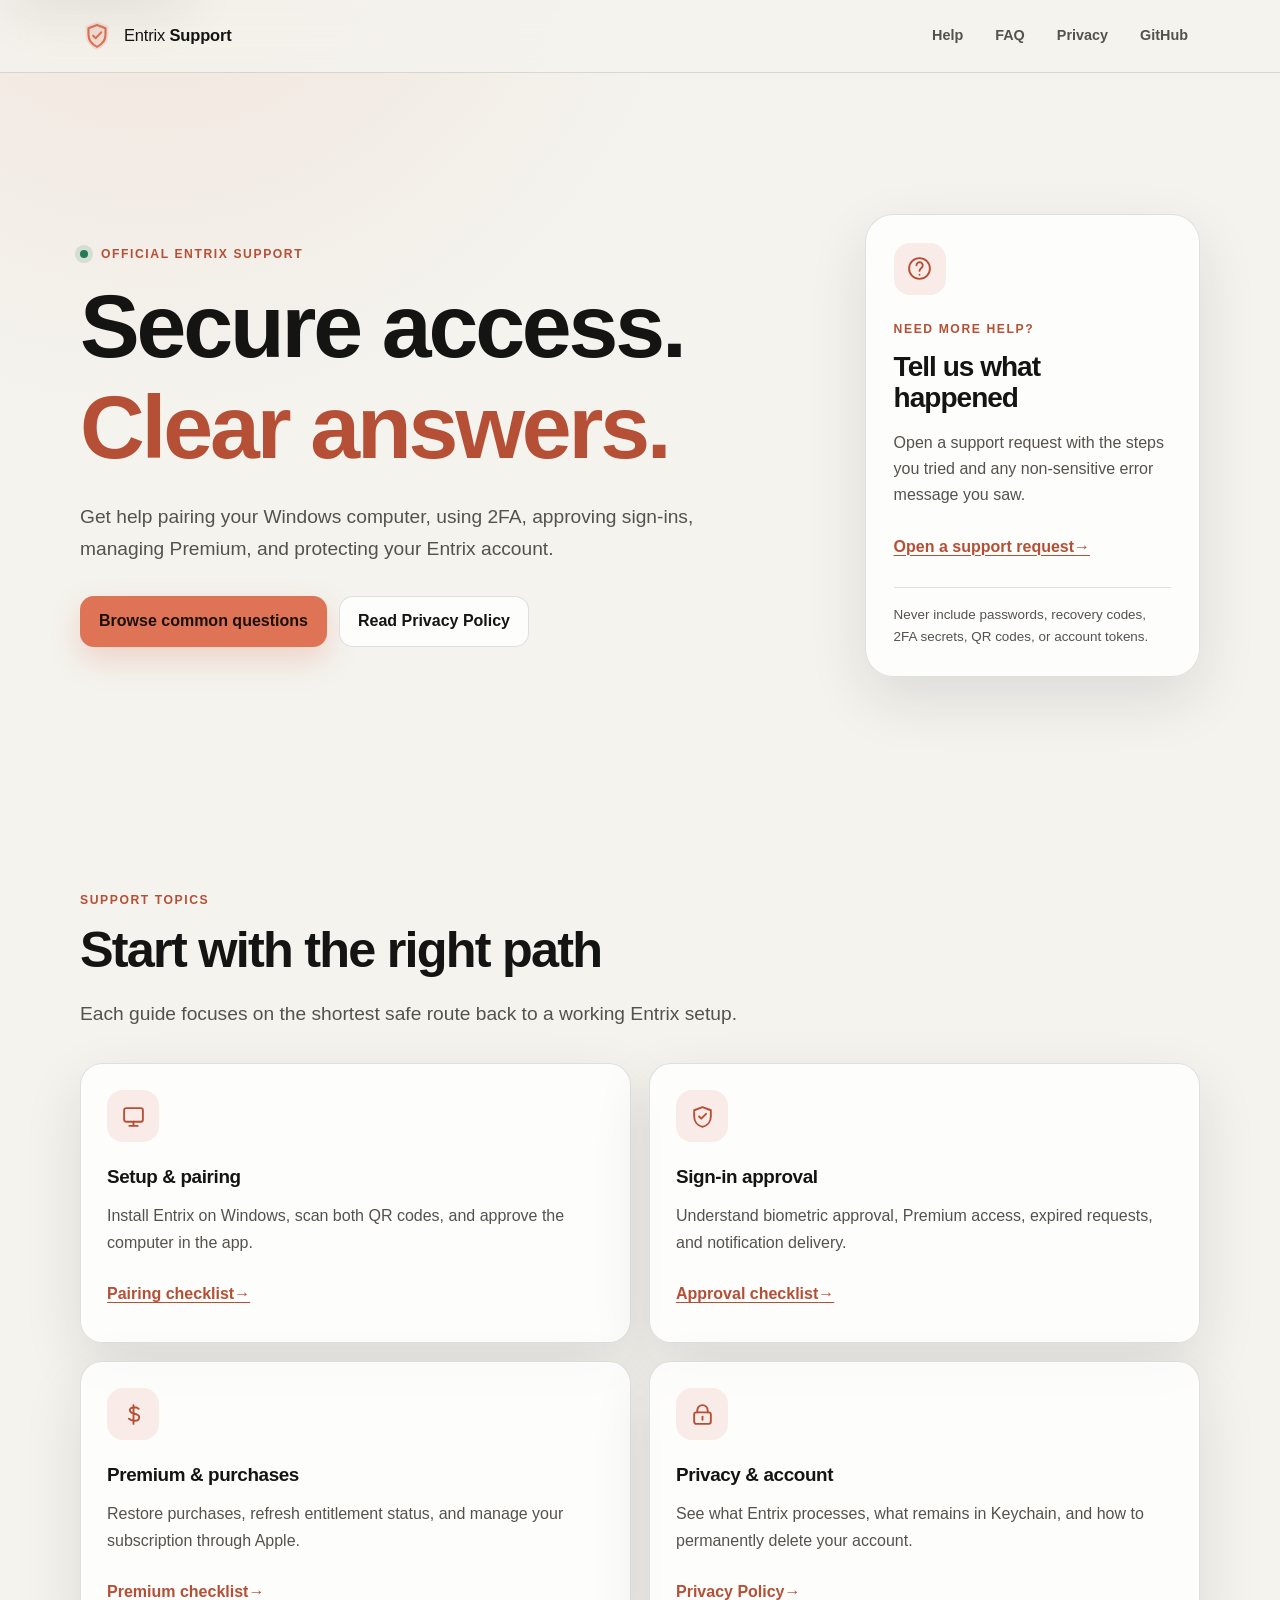
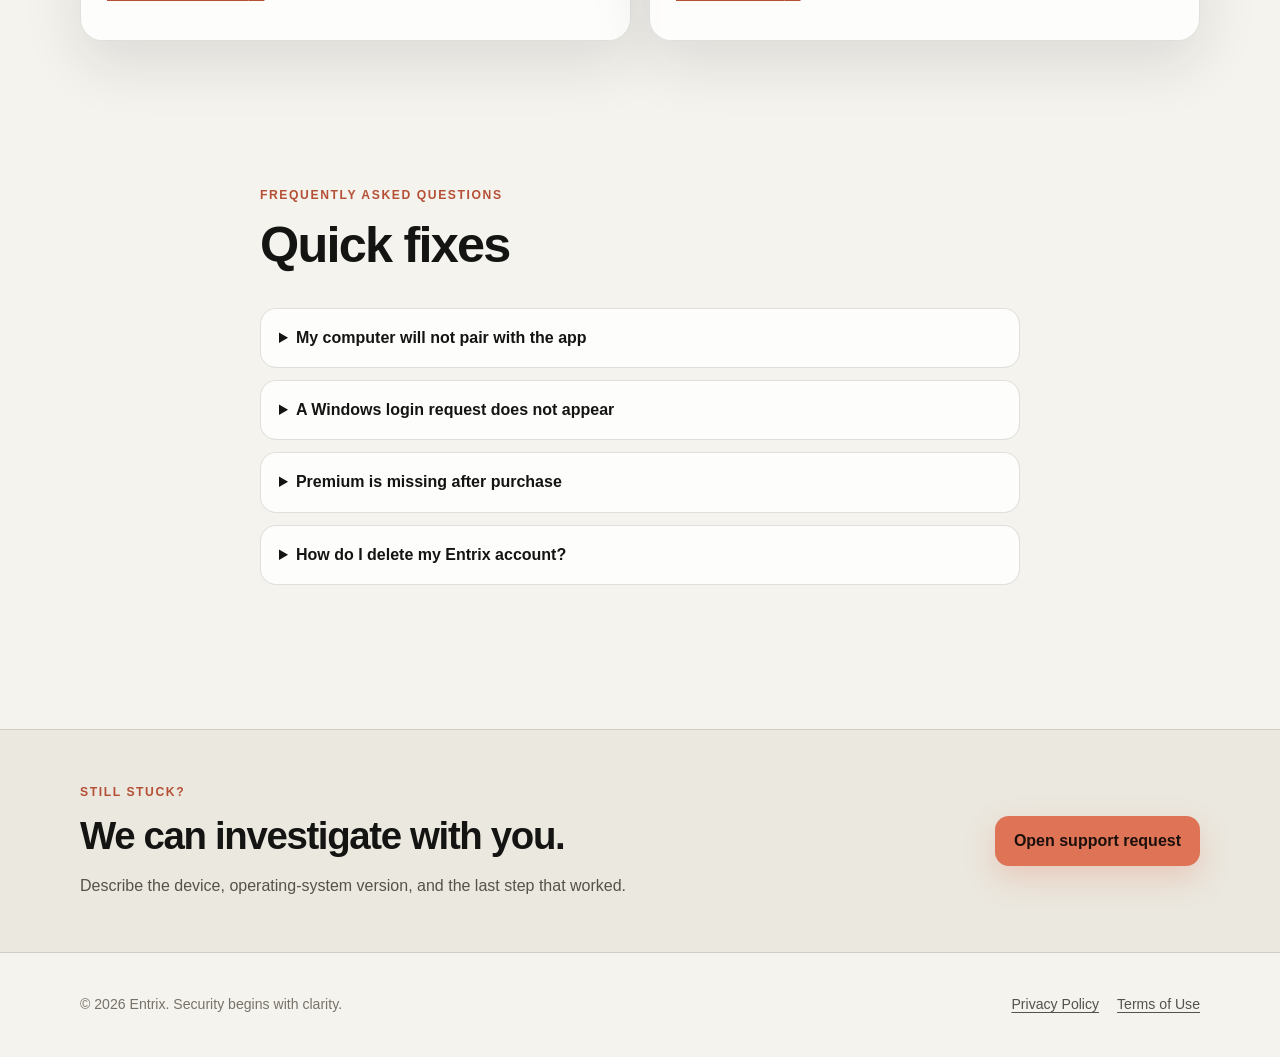
==== index.html @ 6742d029 "Launch Entrix support and privacy site" ====
<!doctype html>
<html lang="en">
<head>
  <meta charset="utf-8">
  <meta name="viewport" content="width=device-width, initial-scale=1">
  <meta name="description" content="Official support, setup guidance, and privacy information for Entrix.">
  <meta name="theme-color" content="#141413" media="(prefers-color-scheme: dark)">
  <meta name="theme-color" content="#f4f3ee" media="(prefers-color-scheme: light)">
  <title>Entrix Support</title>
  <link rel="stylesheet" href="styles.css">
</head>
<body>
  <a class="skip-link" href="#main-content">Skip to main content</a>

  <header class="site-header">
    <div class="container header-inner">
      <a class="brand" href="./" aria-label="Entrix Support home">
        <svg class="brand-mark" viewBox="0 0 48 48" role="img" aria-label="Entrix shield">
          <path d="M24 4 40 10v12c0 10.2-6.7 18.1-16 22-9.3-3.9-16-11.8-16-22V10L24 4Z" fill="currentColor" opacity=".16"/>
          <path d="M24 8.5 36 13v9c0 7.6-4.6 13.8-12 17.4C16.6 35.8 12 29.6 12 22v-9l12-4.5Z" fill="none" stroke="currentColor" stroke-width="3" stroke-linejoin="round"/>
          <path d="m18.5 23.5 3.6 3.6 7.8-8.2" fill="none" stroke="currentColor" stroke-width="3" stroke-linecap="round" stroke-linejoin="round"/>
        </svg>
        <span>Entrix <strong>Support</strong></span>
      </a>
      <nav aria-label="Primary navigation">
        <a href="#help">Help</a>
        <a href="#faq">FAQ</a>
        <a href="privacy.html">Privacy</a>
        <a href="https://github.com/Hyper34275/entrix-support" rel="noopener">GitHub</a>
      </nav>
    </div>
  </header>

  <main id="main-content">
    <section class="hero container" aria-labelledby="hero-title">
      <div class="hero-copy">
        <p class="eyebrow"><span class="status-dot" aria-hidden="true"></span> Official Entrix support</p>
        <h1 id="hero-title">Secure access.<br><span>Clear answers.</span></h1>
        <p class="hero-lead">Get help pairing your Windows computer, using 2FA, approving sign-ins, managing Premium, and protecting your Entrix account.</p>
        <div class="button-row">
          <a class="button button-primary" href="#faq">Browse common questions</a>
          <a class="button button-secondary" href="privacy.html">Read Privacy Policy</a>
        </div>
      </div>

      <aside class="support-panel" aria-labelledby="support-panel-title">
        <div class="panel-icon" aria-hidden="true">
          <svg viewBox="0 0 24 24"><path d="M12 22a10 10 0 1 0 0-20 10 10 0 0 0 0 20Z"/><path d="M9.1 9a3 3 0 1 1 5.1 2.1c-1.2 1.1-2.2 1.5-2.2 3.2"/><path d="M12 18h.01"/></svg>
        </div>
        <p class="eyebrow">Need more help?</p>
        <h2 id="support-panel-title">Tell us what happened</h2>
        <p>Open a support request with the steps you tried and any non-sensitive error message you saw.</p>
        <a class="text-link" href="https://github.com/Hyper34275/entrix-support/issues/new" rel="noopener">Open a support request <span aria-hidden="true">&rarr;</span></a>
        <p class="privacy-note">Never include passwords, recovery codes, 2FA secrets, QR codes, or account tokens.</p>
      </aside>
    </section>

    <section class="section container" id="help" aria-labelledby="help-title">
      <div class="section-heading">
        <p class="eyebrow">Support topics</p>
        <h2 id="help-title">Start with the right path</h2>
        <p>Each guide focuses on the shortest safe route back to a working Entrix setup.</p>
      </div>

      <div class="topic-grid">
        <article class="topic-card">
          <div class="topic-icon" aria-hidden="true">
            <svg viewBox="0 0 24 24"><rect x="3" y="4" width="18" height="13" rx="2"/><path d="M8 21h8M12 17v4"/></svg>
          </div>
          <h3>Setup &amp; pairing</h3>
          <p>Install Entrix on Windows, scan both QR codes, and approve the computer in the app.</p>
          <a href="#pairing">Pairing checklist <span aria-hidden="true">&rarr;</span></a>
        </article>

        <article class="topic-card">
          <div class="topic-icon" aria-hidden="true">
            <svg viewBox="0 0 24 24"><path d="M12 3 20 6v6c0 5-3.3 8.8-8 10-4.7-1.2-8-5-8-10V6l8-3Z"/><path d="m8.7 12 2.1 2.1 4.6-4.7"/></svg>
          </div>
          <h3>Sign-in approval</h3>
          <p>Understand biometric approval, Premium access, expired requests, and notification delivery.</p>
          <a href="#approval">Approval checklist <span aria-hidden="true">&rarr;</span></a>
        </article>

        <article class="topic-card">
          <div class="topic-icon" aria-hidden="true">
            <svg viewBox="0 0 24 24"><path d="M12 3v18M17 6.5c-.9-1-2.5-1.5-4.2-1.5-2.3 0-4.3 1.1-4.3 3s1.7 2.7 4.5 3.3c2.7.6 4.5 1.4 4.5 3.5S15.4 18 12.8 18c-2.1 0-4-.7-5.3-2"/></svg>
          </div>
          <h3>Premium &amp; purchases</h3>
          <p>Restore purchases, refresh entitlement status, and manage your subscription through Apple.</p>
          <a href="#premium">Premium checklist <span aria-hidden="true">&rarr;</span></a>
        </article>

        <article class="topic-card">
          <div class="topic-icon" aria-hidden="true">
            <svg viewBox="0 0 24 24"><path d="M7 10V8a5 5 0 0 1 10 0v2"/><rect x="4" y="10" width="16" height="11" rx="2"/><path d="M12 14v3"/></svg>
          </div>
          <h3>Privacy &amp; account</h3>
          <p>See what Entrix processes, what remains in Keychain, and how to permanently delete your account.</p>
          <a href="privacy.html">Privacy Policy <span aria-hidden="true">&rarr;</span></a>
        </article>
      </div>
    </section>

    <section class="section section-narrow" id="faq" aria-labelledby="faq-title">
      <div class="section-heading">
        <p class="eyebrow">Frequently asked questions</p>
        <h2 id="faq-title">Quick fixes</h2>
      </div>

      <div class="faq-list">
        <details id="pairing">
          <summary>My computer will not pair with the app</summary>
          <div class="answer">
            <ol>
              <li>Confirm the iPhone or iPad and Windows computer can reach the internet.</li>
              <li>Generate a fresh pairing QR code in Entrix for Windows; pairing codes expire.</li>
              <li>Scan the 2FA QR first, then scan the iPhone/iPad Pair QR when Windows asks for it.</li>
              <li>If the computer belongs to another Apple account, remove it from that account before pairing again.</li>
            </ol>
          </div>
        </details>

        <details id="approval">
          <summary>A Windows login request does not appear</summary>
          <div class="answer">
            <ol>
              <li>Open Entrix and confirm Premium is active under Settings.</li>
              <li>Allow notifications for Entrix in iOS or iPadOS Settings.</li>
              <li>Confirm the computer is online and still paired to the same Apple account.</li>
              <li>Retry from Windows; approval requests are intentionally short-lived.</li>
            </ol>
          </div>
        </details>

        <details id="premium">
          <summary>Premium is missing after purchase</summary>
          <div class="answer">
            <p>Sign in with the same Apple Account used for the purchase, open the Premium screen, and select <strong>Restore Purchases</strong>. Also verify that the device is online and the subscription is active in Apple subscription settings.</p>
          </div>
        </details>

        <details>
          <summary>How do I delete my Entrix account?</summary>
          <div class="answer">
            <p>Open <strong>Entrix &rarr; Settings &rarr; Account &rarr; Delete Entrix Account</strong>. The app asks you to verify with Apple before cloud data and local Entrix secrets are removed. Deleting the app alone does not cancel an Apple subscription.</p>
          </div>
        </details>
      </div>
    </section>

    <section class="contact-band" aria-labelledby="contact-title">
      <div class="container contact-inner">
        <div>
          <p class="eyebrow">Still stuck?</p>
          <h2 id="contact-title">We can investigate with you.</h2>
          <p>Describe the device, operating-system version, and the last step that worked.</p>
        </div>
        <a class="button button-primary" href="https://github.com/Hyper34275/entrix-support/issues/new" rel="noopener">Open support request</a>
      </div>
    </section>
  </main>

  <footer class="site-footer">
    <div class="container footer-inner">
      <p>&copy; 2026 Entrix. Security begins with clarity.</p>
      <div>
        <a href="privacy.html">Privacy Policy</a>
        <a href="https://www.apple.com/legal/internet-services/itunes/dev/stdeula/" rel="noopener">Terms of Use</a>
      </div>
    </div>
  </footer>
</body>
</html>
---- styles.css ----
:root {
  color-scheme: light dark;
  --accent: #de7356;
  --accent-strong: #b54f35;
  --accent-soft: rgba(222, 115, 86, 0.13);
  --background: #f4f3ee;
  --surface: rgba(255, 255, 255, 0.82);
  --surface-solid: #ffffff;
  --surface-alt: #ebe8df;
  --text: #141413;
  --text-muted: #55524b;
  --text-soft: #777269;
  --border: rgba(46, 42, 36, 0.14);
  --shadow: 0 22px 60px rgba(38, 31, 25, 0.11);
  --focus: #9f3f28;
  --success: #247a55;
  --max-width: 1120px;
  --reading-width: 760px;
}

@media (prefers-color-scheme: dark) {
  :root {
    --accent: #ef8b6d;
    --accent-strong: #ffad93;
    --accent-soft: rgba(239, 139, 109, 0.14);
    --background: #141413;
    --surface: rgba(31, 29, 26, 0.88);
    --surface-solid: #1e1c19;
    --surface-alt: #29251f;
    --text: #f4f3ee;
    --text-muted: #c7c1b5;
    --text-soft: #aaa397;
    --border: rgba(244, 243, 238, 0.13);
    --shadow: 0 24px 64px rgba(0, 0, 0, 0.36);
    --focus: #ffb39c;
    --success: #6fd2a5;
  }
}

* {
  box-sizing: border-box;
}

html {
  scroll-behavior: smooth;
  scroll-padding-top: 96px;
}

body {
  margin: 0;
  min-width: 320px;
  min-height: 100vh;
  background:
    radial-gradient(circle at 12% -5%, var(--accent-soft), transparent 34rem),
    var(--background);
  color: var(--text);
  font-family: Inter, ui-sans-serif, -apple-system, BlinkMacSystemFont, "Segoe UI", sans-serif;
  font-size: 16px;
  line-height: 1.65;
  -webkit-font-smoothing: antialiased;
}

a {
  color: var(--accent-strong);
  text-underline-offset: 0.2em;
  text-decoration-thickness: 0.08em;
}

a:hover {
  text-decoration-thickness: 0.14em;
}

a:focus-visible,
summary:focus-visible {
  outline: 3px solid var(--focus);
  outline-offset: 4px;
  border-radius: 8px;
}

.skip-link {
  position: fixed;
  z-index: 100;
  top: 12px;
  left: 12px;
  transform: translateY(-160%);
  padding: 10px 14px;
  border-radius: 10px;
  background: var(--surface-solid);
  color: var(--text);
  box-shadow: var(--shadow);
}

.skip-link:focus {
  transform: translateY(0);
}

.container {
  width: min(calc(100% - 40px), var(--max-width));
  margin-inline: auto;
}

.site-header {
  position: sticky;
  z-index: 20;
  top: 0;
  border-bottom: 1px solid var(--border);
  background: color-mix(in srgb, var(--background) 82%, transparent);
  backdrop-filter: blur(18px) saturate(140%);
}

.header-inner {
  display: flex;
  min-height: 72px;
  align-items: center;
  justify-content: space-between;
  gap: 24px;
}

.brand {
  display: inline-flex;
  min-height: 44px;
  align-items: center;
  gap: 10px;
  color: var(--text);
  font-size: 1.03rem;
  font-weight: 500;
  text-decoration: none;
  letter-spacing: -0.01em;
}

.brand-mark {
  width: 34px;
  height: 34px;
  color: var(--accent);
}

nav {
  display: flex;
  align-items: center;
  gap: 8px;
}

nav a {
  display: inline-flex;
  min-height: 44px;
  align-items: center;
  padding: 0 12px;
  border-radius: 11px;
  color: var(--text-muted);
  font-size: 0.9rem;
  font-weight: 650;
  text-decoration: none;
}

nav a:hover,
nav a[aria-current="page"] {
  background: var(--accent-soft);
  color: var(--accent-strong);
}

.hero {
  display: grid;
  grid-template-columns: minmax(0, 1.35fr) minmax(290px, 0.65fr);
  gap: clamp(32px, 7vw, 88px);
  align-items: center;
  padding-block: clamp(72px, 11vw, 144px);
}

.eyebrow {
  margin: 0 0 12px;
  color: var(--accent-strong);
  font-size: 0.76rem;
  font-weight: 800;
  letter-spacing: 0.13em;
  text-transform: uppercase;
}

.status-dot {
  display: inline-block;
  width: 8px;
  height: 8px;
  margin-right: 8px;
  border-radius: 50%;
  background: var(--success);
  box-shadow: 0 0 0 5px color-mix(in srgb, var(--success) 15%, transparent);
}

h1,
h2,
h3 {
  margin-top: 0;
  line-height: 1.12;
  letter-spacing: -0.035em;
}

h1 {
  margin-bottom: 24px;
  font-size: clamp(3rem, 7vw, 5.8rem);
  font-weight: 780;
}

h1 span {
  color: var(--accent-strong);
}

h2 {
  margin-bottom: 14px;
  font-size: clamp(2rem, 4vw, 3.15rem);
}

h3 {
  margin-bottom: 10px;
  font-size: 1.18rem;
  letter-spacing: -0.02em;
}

.hero-lead,
.section-heading > p:last-child,
.legal-summary {
  max-width: 66ch;
  color: var(--text-muted);
  font-size: clamp(1.05rem, 2vw, 1.2rem);
}

.button-row {
  display: flex;
  flex-wrap: wrap;
  gap: 12px;
  margin-top: 32px;
}

.button {
  display: inline-flex;
  min-height: 48px;
  align-items: center;
  justify-content: center;
  padding: 11px 18px;
  border: 1px solid transparent;
  border-radius: 14px;
  font-weight: 750;
  text-align: center;
  text-decoration: none;
  transition: transform 180ms ease, background-color 180ms ease, border-color 180ms ease;
}

.button:hover {
  transform: translateY(-2px);
}

.button-primary {
  background: var(--accent);
  color: #1c100c;
  box-shadow: 0 12px 30px color-mix(in srgb, var(--accent) 26%, transparent);
}

.button-secondary {
  border-color: var(--border);
  background: var(--surface);
  color: var(--text);
}

.support-panel,
.topic-card,
.faq-list details,
.table-of-contents {
  border: 1px solid var(--border);
  background: var(--surface);
  box-shadow: var(--shadow);
}

.support-panel {
  padding: 28px;
  border-radius: 28px;
}

.support-panel h2 {
  font-size: 1.75rem;
}

.support-panel > p:not(.eyebrow) {
  color: var(--text-muted);
}

.panel-icon,
.topic-icon {
  display: grid;
  width: 52px;
  height: 52px;
  margin-bottom: 24px;
  place-items: center;
  border-radius: 16px;
  background: var(--accent-soft);
  color: var(--accent-strong);
}

.panel-icon svg,
.topic-icon svg {
  width: 25px;
  height: 25px;
  fill: none;
  stroke: currentColor;
  stroke-width: 1.8;
  stroke-linecap: round;
  stroke-linejoin: round;
}

.text-link,
.topic-card a {
  display: inline-flex;
  min-height: 44px;
  align-items: center;
  font-weight: 750;
}

.privacy-note {
  margin: 18px 0 0;
  padding-top: 16px;
  border-top: 1px solid var(--border);
  font-size: 0.84rem;
}

.section {
  padding-block: 72px;
}

.section-heading {
  max-width: 720px;
  margin-bottom: 34px;
}

.topic-grid {
  display: grid;
  grid-template-columns: repeat(2, minmax(0, 1fr));
  gap: 18px;
}

.topic-card {
  padding: 26px;
  border-radius: 22px;
}

.topic-card p {
  color: var(--text-muted);
}

.section-narrow {
  width: min(calc(100% - 40px), var(--reading-width));
  margin-inline: auto;
}

.faq-list {
  display: grid;
  gap: 12px;
}

.faq-list details {
  overflow: clip;
  border-radius: 16px;
  box-shadow: none;
}

.faq-list summary {
  min-height: 56px;
  padding: 16px 50px 16px 18px;
  cursor: pointer;
  font-weight: 750;
}

.faq-list .answer {
  padding: 0 20px 20px;
  color: var(--text-muted);
}

.faq-list .answer > :last-child {
  margin-bottom: 0;
}

.faq-list li + li,
.policy-body li + li {
  margin-top: 8px;
}

.contact-band {
  margin-top: 72px;
  border-block: 1px solid var(--border);
  background: var(--surface-alt);
}

.contact-inner {
  display: flex;
  align-items: center;
  justify-content: space-between;
  gap: 32px;
  padding-block: 52px;
}

.contact-inner h2 {
  margin-bottom: 8px;
  font-size: clamp(1.8rem, 3vw, 2.6rem);
}

.contact-inner p:last-child {
  margin-bottom: 0;
  color: var(--text-muted);
}

.site-footer {
  color: var(--text-soft);
  font-size: 0.88rem;
}

.footer-inner {
  display: flex;
  min-height: 104px;
  align-items: center;
  justify-content: space-between;
  gap: 24px;
}

.footer-inner div {
  display: flex;
  flex-wrap: wrap;
  gap: 18px;
}

.footer-inner a {
  color: var(--text-muted);
}

.legal-page {
  padding-bottom: 80px;
}

.legal-hero {
  max-width: var(--reading-width);
  padding-block: 72px 44px;
}

.legal-hero h1 {
  margin-bottom: 18px;
  font-size: clamp(2.8rem, 7vw, 5rem);
}

.updated {
  margin-top: 22px;
  color: var(--text-soft);
  font-size: 0.9rem;
  font-weight: 650;
}

.legal-content {
  display: grid;
  grid-template-columns: 240px minmax(0, var(--reading-width));
  gap: 52px;
  align-items: start;
  justify-content: center;
}

.table-of-contents {
  position: sticky;
  top: 96px;
  display: grid;
  gap: 4px;
  padding: 18px;
  border-radius: 16px;
  box-shadow: none;
}

.table-of-contents strong {
  padding: 4px 10px 8px;
  font-size: 0.82rem;
  letter-spacing: 0.08em;
  text-transform: uppercase;
}

.table-of-contents a {
  min-height: 40px;
  justify-content: flex-start;
  padding: 8px 10px;
  font-size: 0.84rem;
}

.policy-body {
  min-width: 0;
}

.policy-body section {
  padding-block: 28px;
  border-bottom: 1px solid var(--border);
  scroll-margin-top: 96px;
}

.policy-body section:first-child {
  padding-top: 0;
}

.policy-body h2 {
  font-size: clamp(1.55rem, 3vw, 2rem);
}

.policy-body h3 {
  margin-top: 26px;
  margin-bottom: 6px;
  font-size: 1.04rem;
  letter-spacing: -0.01em;
}

.policy-body p,
.policy-body li {
  color: var(--text-muted);
}

.policy-body ul {
  padding-left: 1.35rem;
}

@media (max-width: 820px) {
  .hero {
    grid-template-columns: 1fr;
    padding-block: 72px;
  }

  .support-panel {
    max-width: 560px;
  }

  .legal-content {
    grid-template-columns: 1fr;
    gap: 24px;
  }

  .table-of-contents {
    position: static;
  }
}

@media (max-width: 620px) {
  .container,
  .section-narrow {
    width: min(calc(100% - 28px), var(--max-width));
  }

  .header-inner {
    min-height: 64px;
  }

  .header-inner nav a:not([aria-current="page"]):not(:last-child) {
    display: none;
  }

  .header-inner nav a {
    padding-inline: 10px;
  }

  .topic-grid {
    grid-template-columns: 1fr;
  }

  .button-row,
  .button-row .button,
  .contact-inner,
  .contact-inner .button {
    width: 100%;
  }

  .contact-inner,
  .footer-inner {
    align-items: flex-start;
    flex-direction: column;
    justify-content: center;
  }

  .footer-inner {
    padding-block: 28px;
  }
}

@media (prefers-reduced-motion: reduce) {
  html {
    scroll-behavior: auto;
  }

  *,
  *::before,
  *::after {
    scroll-behavior: auto !important;
    transition-duration: 0.01ms !important;
    animation-duration: 0.01ms !important;
    animation-iteration-count: 1 !important;
  }
}

@media print {
  .site-header,
  .site-footer,
  .table-of-contents,
  .skip-link {
    display: none;
  }

  body {
    background: #fff;
    color: #111;
  }

  .legal-content {
    display: block;
    width: 100%;
  }

  .policy-body p,
  .policy-body li {
    color: #222;
  }
}
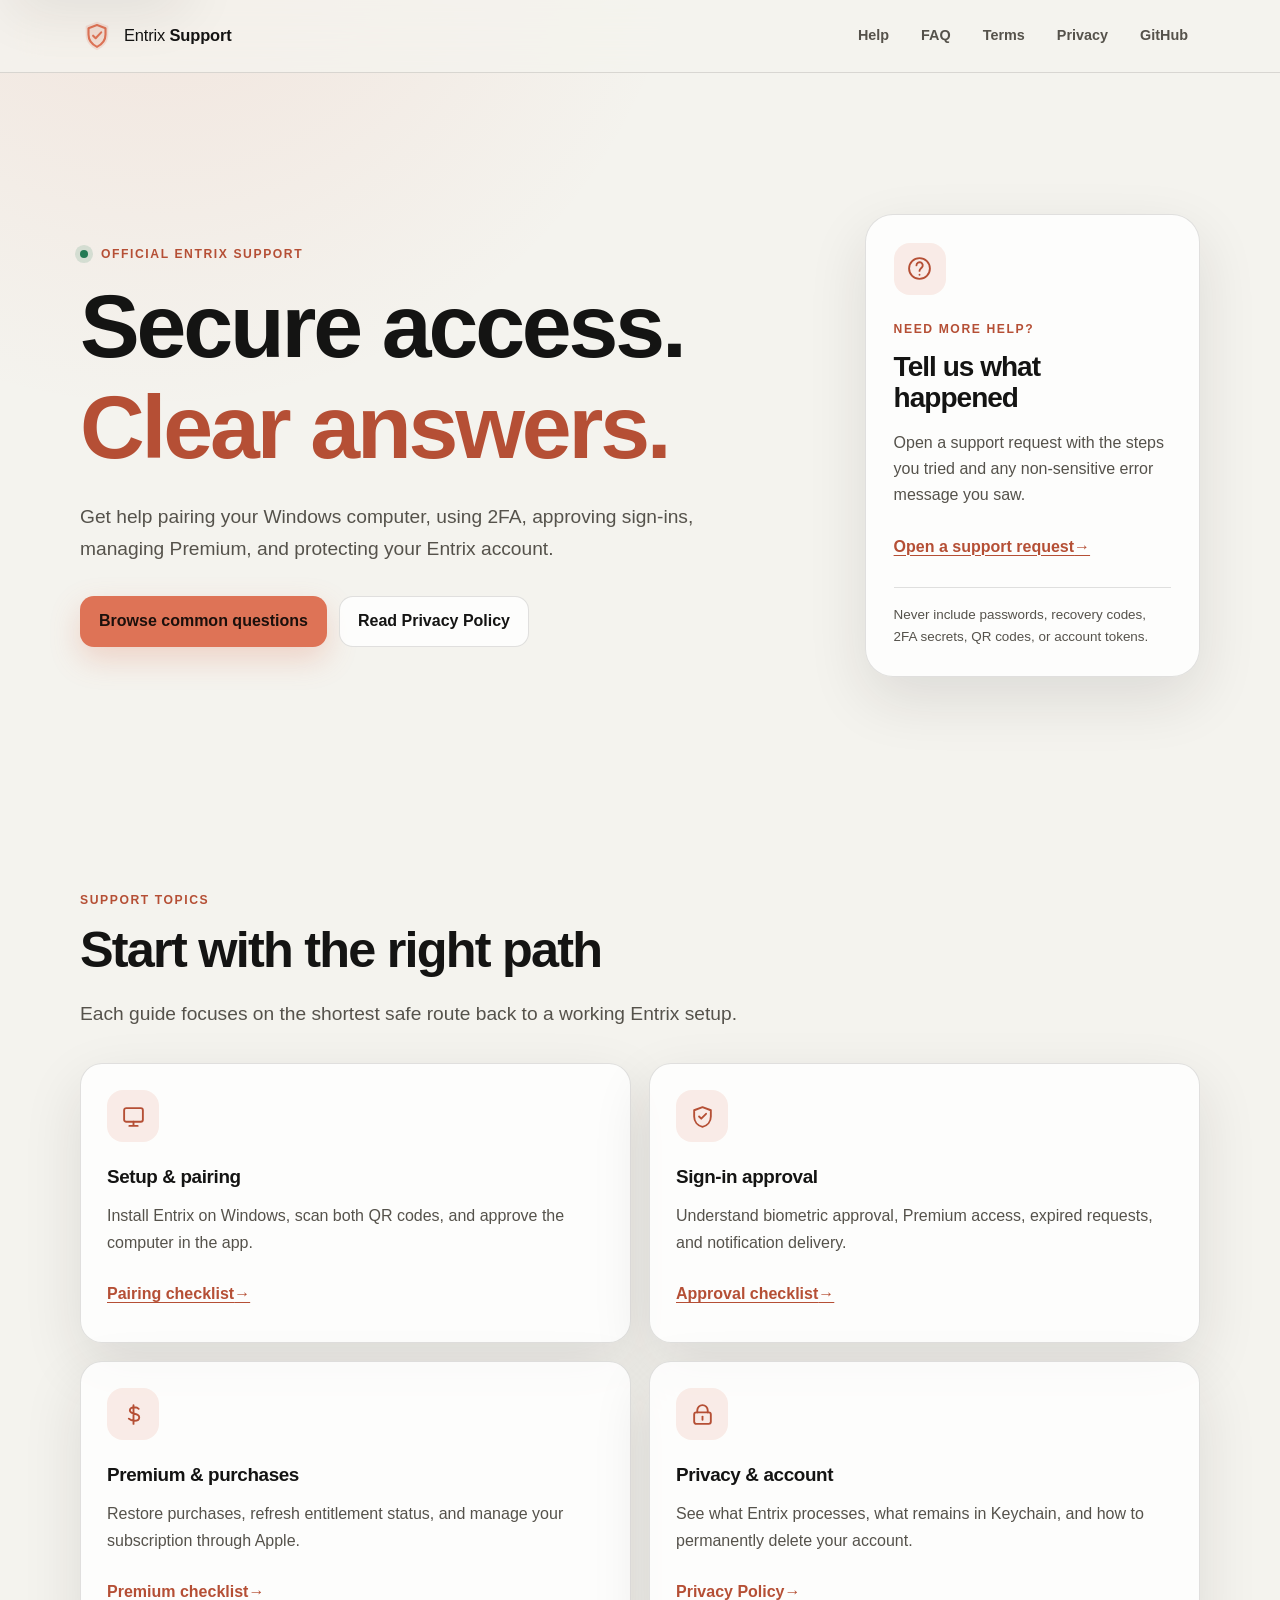
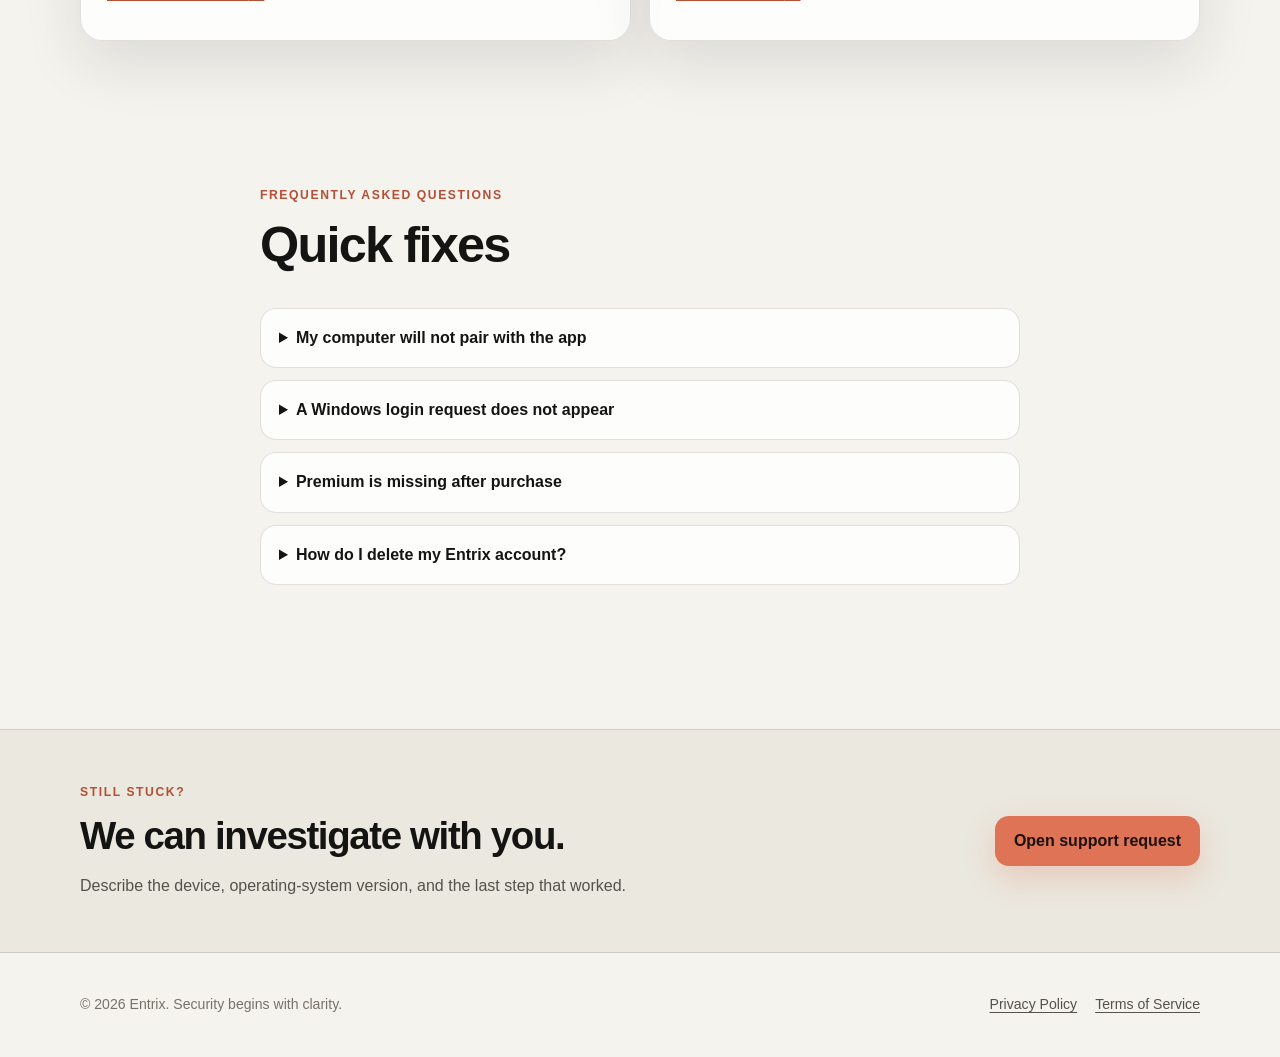
==== commit 3bc954dc: "Publish the Entrix Terms of Service and Privacy Policy, version 2026-09-28 terms-2026-09-28.html hol" ====
--- a/index.html
+++ b/index.html
@@ -25,6 +25,7 @@
       <nav aria-label="Primary navigation">
         <a href="#help">Help</a>
         <a href="#faq">FAQ</a>
+        <a href="terms.html">Terms</a>
         <a href="privacy.html">Privacy</a>
         <a href="https://github.com/Hyper34275/entrix-support" rel="noopener">GitHub</a>
       </nav>
@@ -165,7 +166,7 @@
       <p>&copy; 2026 Entrix. Security begins with clarity.</p>
       <div>
         <a href="privacy.html">Privacy Policy</a>
-        <a href="https://www.apple.com/legal/internet-services/itunes/dev/stdeula/" rel="noopener">Terms of Use</a>
+        <a href="terms.html">Terms of Service</a>
       </div>
     </div>
   </footer>
--- a/styles.css
+++ b/styles.css
@@ -514,6 +514,71 @@
   padding-left: 1.35rem;
 }
 
+.policy-body ol {
+  padding-left: 1.6rem;
+}
+
+.policy-body li + li {
+  margin-top: 8px;
+}
+
+.legal-companion {
+  margin-top: 8px;
+  color: var(--text-muted);
+}
+
+.legal-doc .legal-part {
+  padding-block: 12px 28px;
+}
+
+.legal-doc h2.part-title {
+  margin-top: 36px;
+  padding-bottom: 12px;
+  border-bottom: 1px solid var(--border);
+  font-size: clamp(1.45rem, 3vw, 1.9rem);
+}
+
+.legal-doc .legal-section {
+  padding-block: 18px;
+  border-bottom: none;
+  scroll-margin-top: 96px;
+}
+
+.legal-doc h3 {
+  margin-top: 0;
+  font-size: 1.15rem;
+}
+
+.table-scroll {
+  margin-block: 16px;
+  overflow-x: auto;
+}
+
+.legal-doc table {
+  width: 100%;
+  border-collapse: collapse;
+  font-size: 0.95rem;
+}
+
+.legal-doc th,
+.legal-doc td {
+  padding: 10px 12px;
+  border: 1px solid var(--border);
+  color: var(--text-muted);
+  text-align: left;
+  vertical-align: top;
+}
+
+.legal-doc th {
+  background: var(--surface-alt);
+  color: var(--text);
+}
+
+.table-of-contents {
+  max-height: calc(100vh - 120px);
+  overflow-y: auto;
+}
+
 @media (max-width: 820px) {
   .hero {
     grid-template-columns: 1fr;
